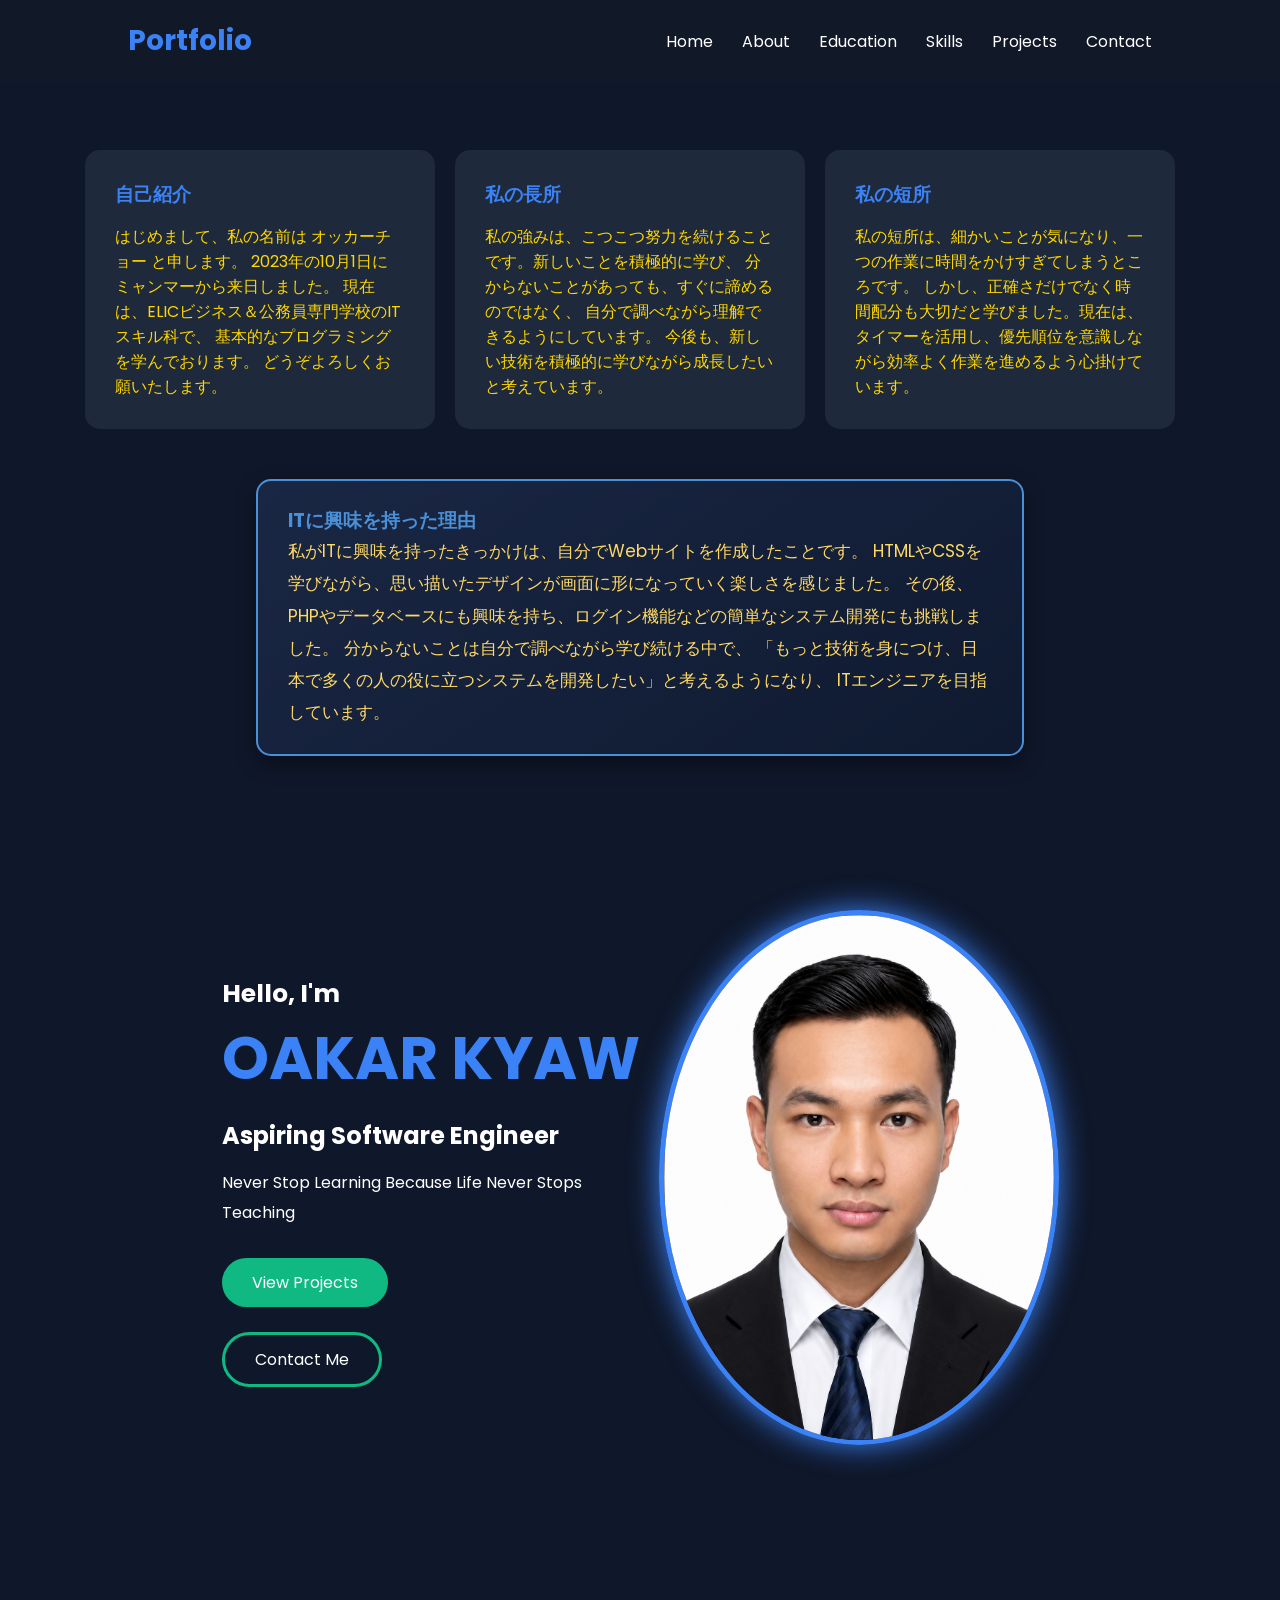
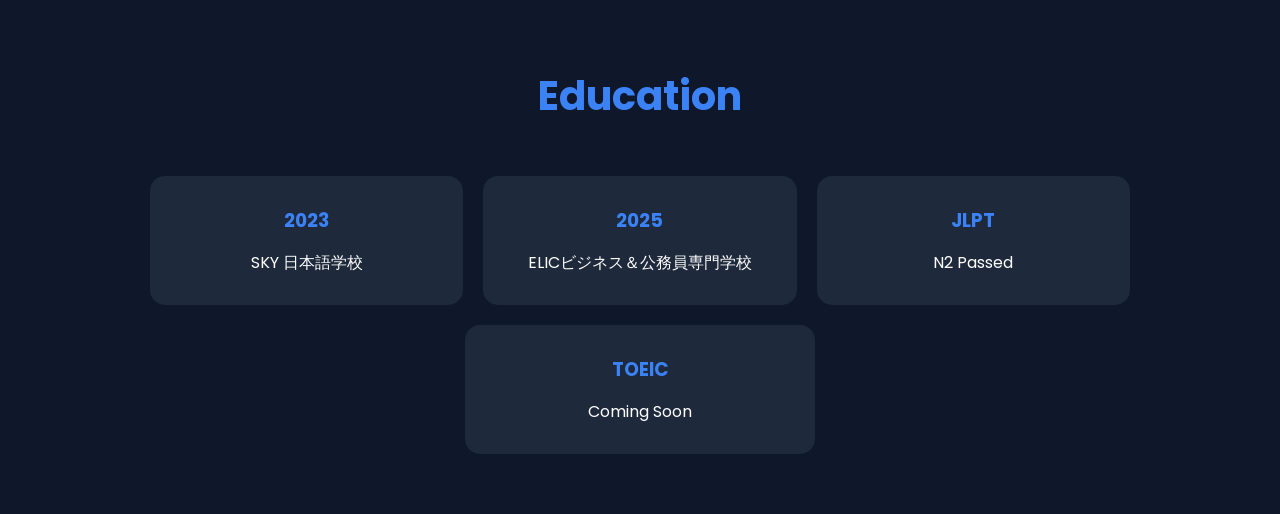
==== index.html @ b0ccd200 "Update Education link to point to mygrades.pdf" ====
﻿<!DOCTYPE html>
<html lang="en">
<head>
	<meta charset="UTF-8">
	<meta name="viewport" content="width=device-width, initial-scale=1.0">
	<title>OAKAR KYAW | Portfolio</title>
	<link rel="stylesheet" href="style.css">
	<link rel="preconnect" href="https://fonts.googleapis.com">
	<link href="https://fonts.googleapis.com/css2?family=Poppins:wght@300;500;700&display=swap" rel="stylesheet">
</head>
<body>

<header>
	<div class="logo">Portfolio</div>

	<nav>
		<a href="#home">Home</a>
		<a href="My_Pofiolio.pdf" target="_blank">About</a>
		<a href="mygrades.pdf" target="_blank">Education</a>
		<a href="#skills">Skills</a>
		<a href="#projects">Projects</a>
		<a href="#contact">Contact</a>
	</nav>
</header>

<br><br><br>
<br><br><br>

<div class="timeline">
	<div class="card">
		<h3>自己紹介</h3>
		<p style="color:gold;">
		はじめまして、私の名前は オッカーチョー と申します。
		2023年の10月1日に ミャンマーから来日しました。
		現在は、ELICビジネス＆公務員専門学校のITスキル科で、
		基本的なプログラミングを学んでおります。
		どうぞよろしくお願いたします。
		</p>
	</div>

	<div class="card">
		<h3>私の長所</h3>
		<p style="color:gold;">
		私の強みは、こつこつ努力を続けることです。新しいことを積極的に学び、
		分からないことがあっても、すぐに諦めるのではなく、
		自分で調べながら理解できるようにしています。
		今後も、新しい技術を積極的に学びながら成長したいと考えています。
		</p>
	</div>

	<div class="card">
	<h3>私の短所</h3>
	<p style="color:gold;">
	私の短所は、細かいことが気になり、一つの作業に時間をかけすぎてしまうところです。
	しかし、正確さだけでなく時間配分も大切だと学びました。現在は、
	タイマーを活用し、優先順位を意識しながら効率よく作業を進めるよう心掛けています。
	</p>
	</div>
<br>
<div style="clear: both;max-width: 60%; margin: 30px auto 0; background: linear-gradient(145deg, #1a2744, #0f1a30); border: 2px solid #4a90d9; border-radius: 15px; padding: 25px 30px; box-shadow: 0 8px 20px rgba(0,0,0,0.4);">
	<h3 style="color: #4a90d9; margin-top: 0;">ITに興味を持った理由</h3>
	<p style="color: #FFD966; font-size: 17px; line-height: 1.9; margin: 0;">
		私がITに興味を持ったきっかけは、自分でWebサイトを作成したことです。
		HTMLやCSSを学びながら、思い描いたデザインが画面に形になっていく楽しさを感じました。
		その後、PHPやデータベースにも興味を持ち、ログイン機能などの簡単なシステム開発にも挑戦しました。
		分からないことは自分で調べながら学び続ける中で、
		「もっと技術を身につけ、日本で多くの人の役に立つシステムを開発したい」と考えるようになり、
		ITエンジニアを目指しています。
	</p>
</style>
</div>

<style>
.timeline {
	display: flex;
	flex-wrap: wrap;
	gap: 20px;
	justify-content: center;
}
.card {
	flex: 1 1 300px;
	max-width: 350px;
}

</style>

<section id="home" class="hero">
	<div class="content">
		<h3>Hello, I'm</h3>

		<h1>OAKAR KYAW</h1>
		<h2>Aspiring Software Engineer</h2>

		<p>
			Never Stop Learning Because Life Never Stops Teaching
		</p>
			<a href="https://github.com/oakar25-sys?tab=repositories" class="btn" target="_blank">View Projects</a>
		<br><br>
		<a href="mailto:oakar1162@gmail.com" class="btn2">Contact Me</a>
	</div>

	<div class="image">
		<img src="profile.png" alt="profile">
	</div>

	<style>
		*{
			margin:0;
			padding:0;
			box-sizing:border-box;
			font-family:Poppins,sans-serif;
		}

		body{
			background:#0f172a;
			color:white;
		}

		header{
			display:flex;
			justify-content:space-between;
			align-items:center;
			padding:20px 10%;
			background:#111827;
			position:fixed;
			width:100%;
		}

		.logo{

			font-size:28px;
			color:#3b82f6;
			font-weight:bold;
		}

		nav a{
			color:white;
			text-decoration:none;
			margin-left:25px;
			transition:.3s;
		}

		nav a:hover{
			color:#3b82f6;
		}

		.hero{
			display:flex;
			justify-content:space-between;
			align-items:center;
			min-height:90vh;
			padding:120px 10%;
		}
		.content{
			width:50%;
		}
		.content h3{
			font-size:25px;
		}
		.content h1{
			font-size:60px;
			color:#3b82f6;
		}
		.content h2{
			margin:15px 0;
		}
		.content p{
			margin-bottom:30px;
			line-height:30px;
		}
		.btn{
			display:inline-block;
			background:#10b981;
			color:white;
			padding:12px 30px;
			border-radius:30px;
			text-decoration:none;
			margin-right:10px;
		}
		.btn2{
			display:inline-block;
			border:3px solid #10b981;
			color:white;
			padding:12px 30px;
			border-radius:30px;
			text-decoration:none;
		}
		.btn:hover{
			background:#2563eb;
		}
		.btn2:hover{
			background:#3b82f6;
		}
		.image img{
			width:400px;
			border-radius:50%;
			border:5px solid #3b82f6;
			box-shadow:0 0 30px #3b82f6;
		}
	</style>
</section>

<section id="education" class="education">

	<h2>Education</h2>

	<div class="timeline">

	<div class="card">
		<h3>2023</h3>
		<p>SKY 日本語学校</p>
	</div>

	<div class="card">
		<h3>2025</h3>
		<p>ELICビジネス＆公務員専門学校</p>
	</div>

	<div class="card">
		<h3>JLPT</h3>
		<p>N2 Passed</p>
	</div>

	<div class="card">
		<h3>TOEIC</h3>
	<p>Coming Soon</p>
		</div>

		</div>

	<style>
		.education{
			padding:60px 10%;
			text-align:center;
		}
		.education h2{
			color:#3b82f6;
			font-size:40px;
			margin-bottom:50px;
		}
		.timeline{
			display:flex;
			justify-content:center;
			flex-wrap:wrap;
			gap:20px;
		}
		.card{
			background:#1e293b;
			width:230px;
			padding:30px;
			border-radius:15px;
			transition:.4s;
		}
		.card:hover{
			transform:translateY(-10px);
			box-shadow:0 0 20px #3b82f6;
		}
		.card h3{
			color:#3b82f6;
			margin-bottom:15px;
		}
	</style>
</section>
</body>
</html>
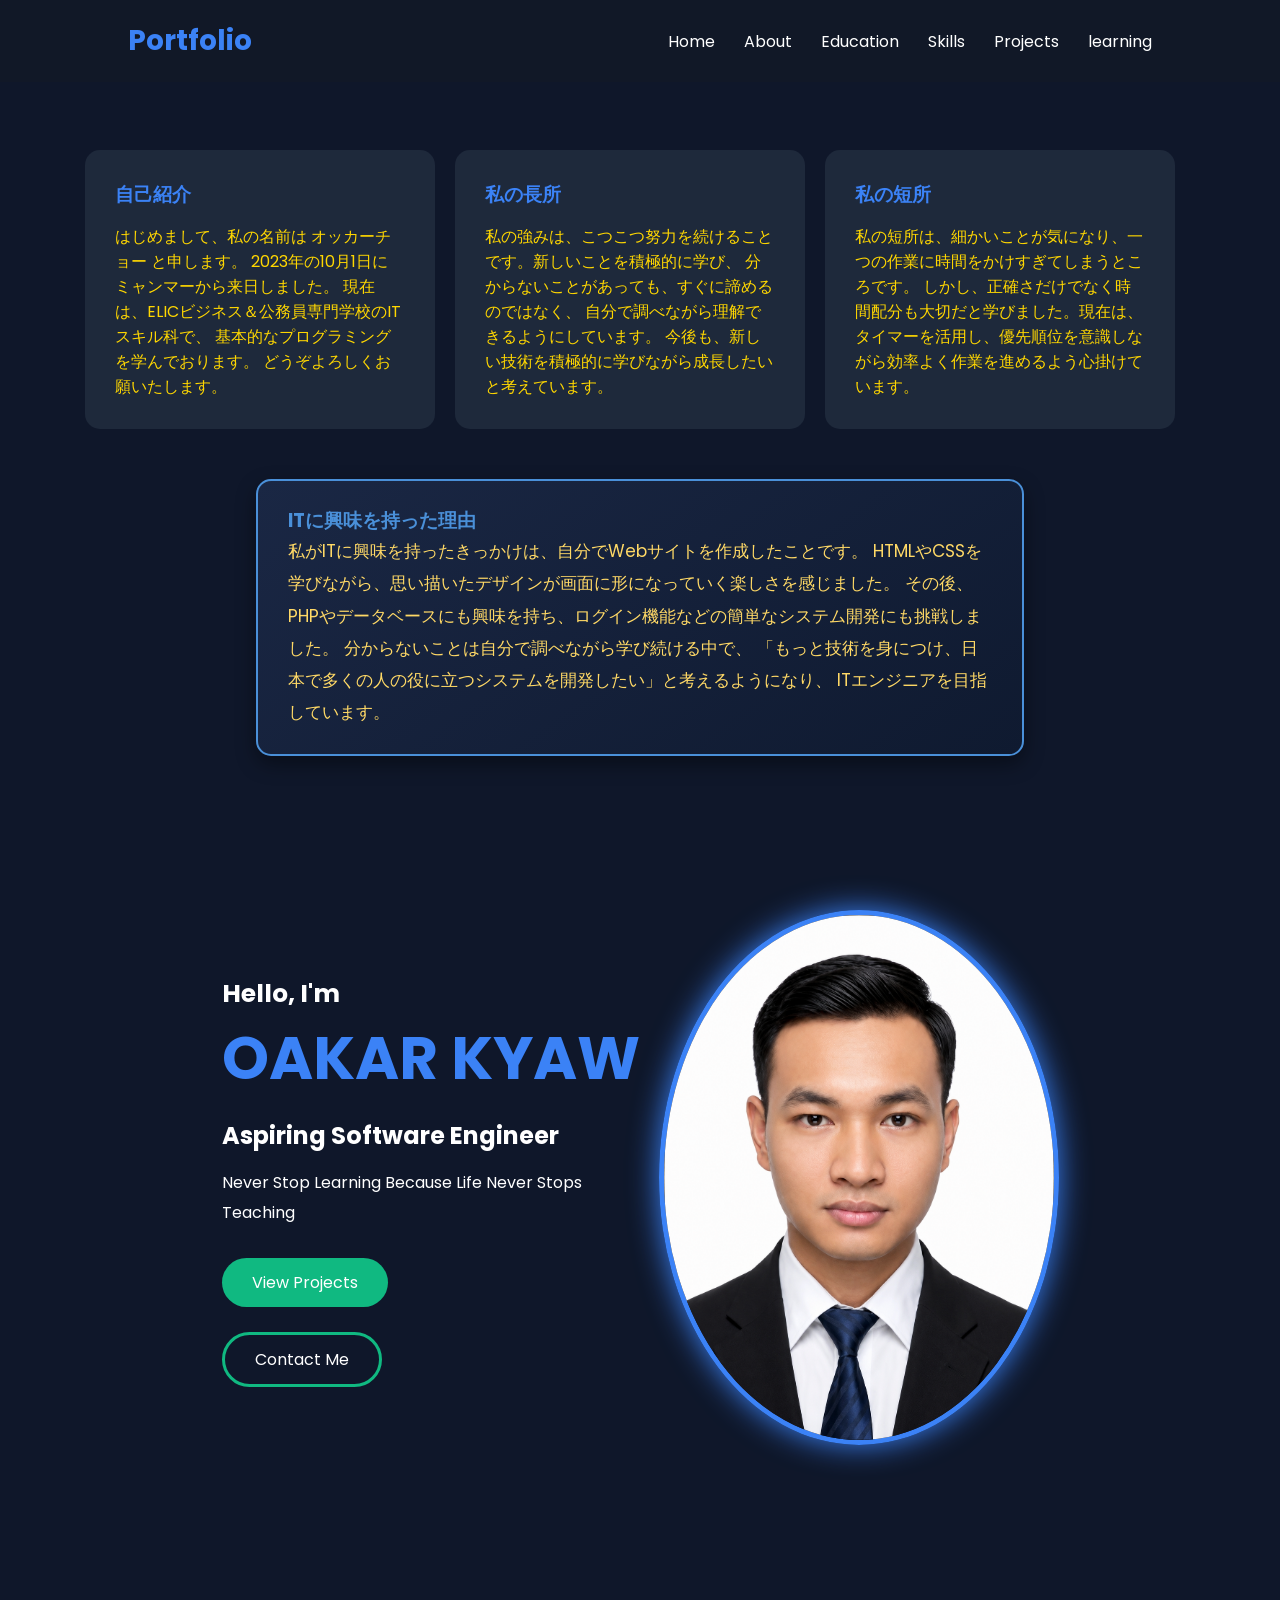
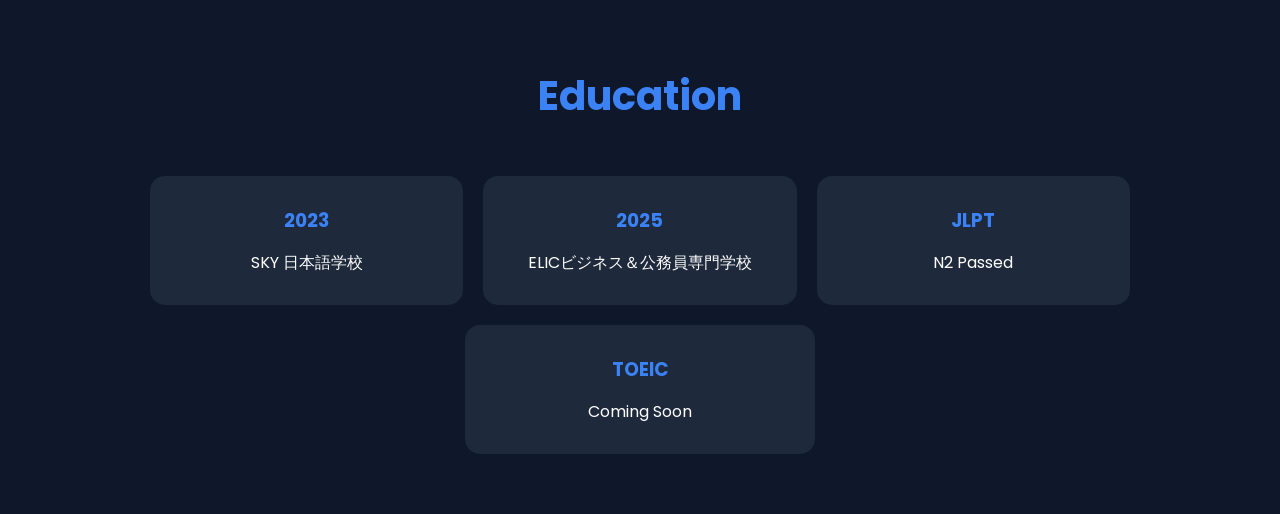
==== commit 5fceb45c: "Update Contact link to learning with target attribute" ====
--- a/index.html
+++ b/index.html
@@ -17,9 +17,9 @@
 		<a href="#home">Home</a>
 		<a href="My_Pofiolio.pdf" target="_blank">About</a>
 		<a href="mygrades.pdf" target="_blank">Education</a>
-		<a href="#skills">Skills</a>
+		<a href="https://github.com/oakar25-sys/php-loginsystem-practices/blob/main/mywebsite.php">Skills</a>
 		<a href="#projects">Projects</a>
-		<a href="#contact">Contact</a>
+		<a href="https://www.youtube.com/@MSquareProgramming target="_blank">learning</a>
 	</nav>
 </header>
 
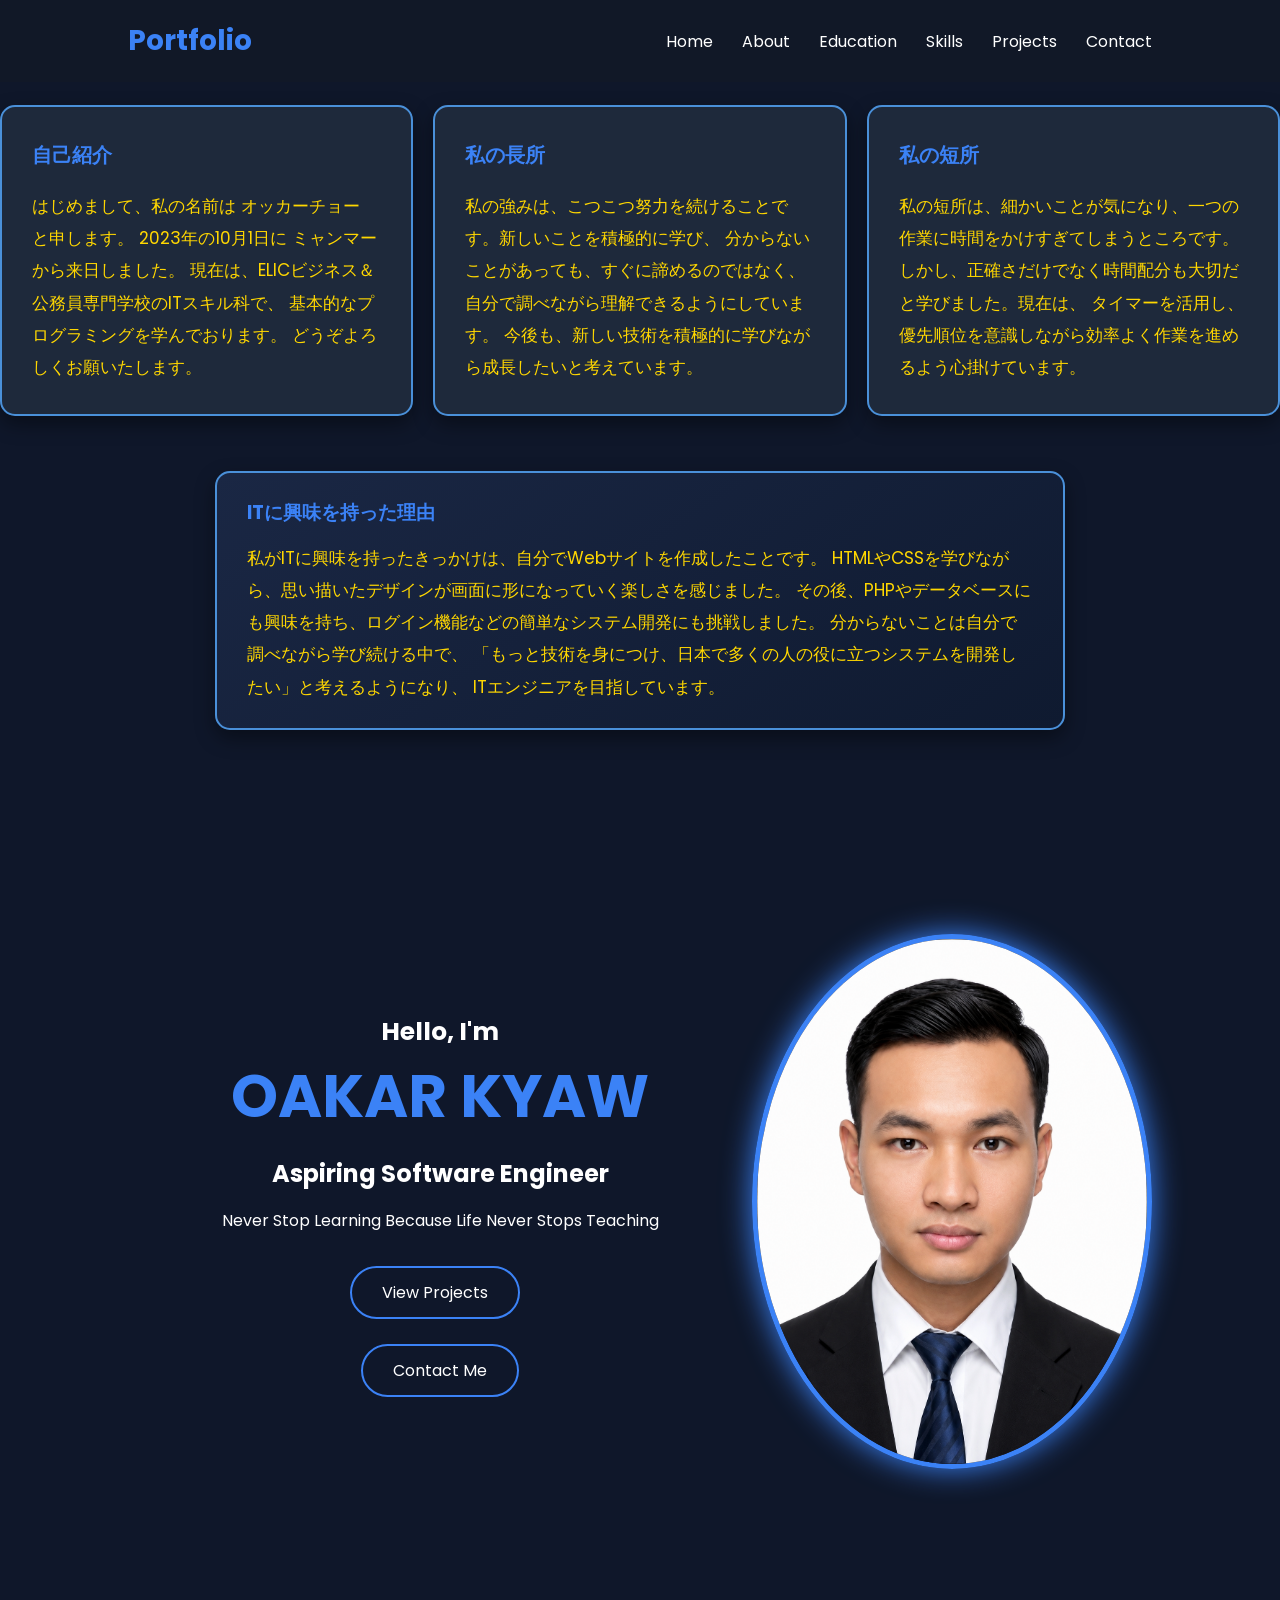
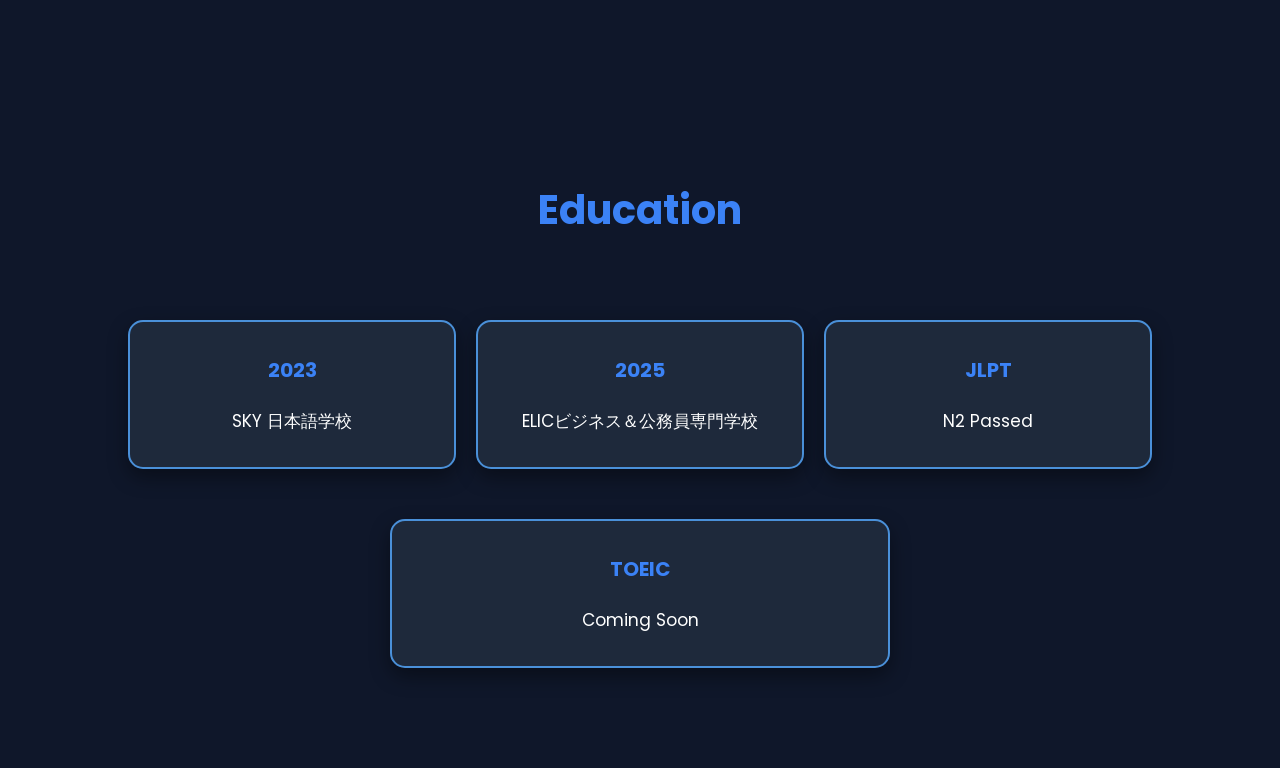
==== commit 11e91c88: "updatefilecss" ====
--- a/index.html
+++ b/index.html
@@ -19,11 +19,10 @@
 		<a href="mygrades.pdf" target="_blank">Education</a>
 		<a href="https://github.com/oakar25-sys/php-loginsystem-practices/blob/main/mywebsite.php">Skills</a>
 		<a href="#projects">Projects</a>
-		<a href="https://www.youtube.com/@MSquareProgramming target="_blank">learning</a>
+		<a href="#contact">Contact</a>
 	</nav>
 </header>
 
-<br><br><br>
 <br><br><br>
 
 <div class="timeline">
@@ -50,16 +49,19 @@
 
 	<div class="card">
 	<h3>私の短所</h3>
-	<p style="color:gold;">
-	私の短所は、細かいことが気になり、一つの作業に時間をかけすぎてしまうところです。
-	しかし、正確さだけでなく時間配分も大切だと学びました。現在は、
-	タイマーを活用し、優先順位を意識しながら効率よく作業を進めるよう心掛けています。
-	</p>
+		<p style="color:gold;">
+		私の短所は、細かいことが気になり、一つの作業に時間をかけすぎてしまうところです。
+		しかし、正確さだけでなく時間配分も大切だと学びました。現在は、
+		タイマーを活用し、優先順位を意識しながら効率よく作業を進めるよう心掛けています。
+		</p>
 	</div>
+</div>
+
 <br>
-<div style="clear: both;max-width: 60%; margin: 30px auto 0; background: linear-gradient(145deg, #1a2744, #0f1a30); border: 2px solid #4a90d9; border-radius: 15px; padding: 25px 30px; box-shadow: 0 8px 20px rgba(0,0,0,0.4);">
-	<h3 style="color: #4a90d9; margin-top: 0;">ITに興味を持った理由</h3>
-	<p style="color: #FFD966; font-size: 17px; line-height: 1.9; margin: 0;">
+
+<div class="info-box">
+	<h3 >ITに興味を持った理由</h3>
+		<p>
 		私がITに興味を持ったきっかけは、自分でWebサイトを作成したことです。
 		HTMLやCSSを学びながら、思い描いたデザインが画面に形になっていく楽しさを感じました。
 		その後、PHPやデータベースにも興味を持ち、ログイン機能などの簡単なシステム開発にも挑戦しました。
@@ -67,22 +69,9 @@
 		「もっと技術を身につけ、日本で多くの人の役に立つシステムを開発したい」と考えるようになり、
 		ITエンジニアを目指しています。
 	</p>
-</style>
 </div>
-
-<style>
-.timeline {
-	display: flex;
-	flex-wrap: wrap;
-	gap: 20px;
-	justify-content: center;
-}
-.card {
-	flex: 1 1 300px;
-	max-width: 350px;
-}
-
-</style>
+<br>
+<div style="clear: both;text-align:center; width:100%;">
 
 <section id="home" class="hero">
 	<div class="content">
@@ -102,164 +91,31 @@
 	<div class="image">
 		<img src="profile.png" alt="profile">
 	</div>
-
-	<style>
-		*{
-			margin:0;
-			padding:0;
-			box-sizing:border-box;
-			font-family:Poppins,sans-serif;
-		}
-
-		body{
-			background:#0f172a;
-			color:white;
-		}
-
-		header{
-			display:flex;
-			justify-content:space-between;
-			align-items:center;
-			padding:20px 10%;
-			background:#111827;
-			position:fixed;
-			width:100%;
-		}
-
-		.logo{
-
-			font-size:28px;
-			color:#3b82f6;
-			font-weight:bold;
-		}
-
-		nav a{
-			color:white;
-			text-decoration:none;
-			margin-left:25px;
-			transition:.3s;
-		}
-
-		nav a:hover{
-			color:#3b82f6;
-		}
-
-		.hero{
-			display:flex;
-			justify-content:space-between;
-			align-items:center;
-			min-height:90vh;
-			padding:120px 10%;
-		}
-		.content{
-			width:50%;
-		}
-		.content h3{
-			font-size:25px;
-		}
-		.content h1{
-			font-size:60px;
-			color:#3b82f6;
-		}
-		.content h2{
-			margin:15px 0;
-		}
-		.content p{
-			margin-bottom:30px;
-			line-height:30px;
-		}
-		.btn{
-			display:inline-block;
-			background:#10b981;
-			color:white;
-			padding:12px 30px;
-			border-radius:30px;
-			text-decoration:none;
-			margin-right:10px;
-		}
-		.btn2{
-			display:inline-block;
-			border:3px solid #10b981;
-			color:white;
-			padding:12px 30px;
-			border-radius:30px;
-			text-decoration:none;
-		}
-		.btn:hover{
-			background:#2563eb;
-		}
-		.btn2:hover{
-			background:#3b82f6;
-		}
-		.image img{
-			width:400px;
-			border-radius:50%;
-			border:5px solid #3b82f6;
-			box-shadow:0 0 30px #3b82f6;
-		}
-	</style>
 </section>
+</div>
+<br>
 
 <section id="education" class="education">
-
 	<h2>Education</h2>
-
 	<div class="timeline">
-
-	<div class="card">
-		<h3>2023</h3>
-		<p>SKY 日本語学校</p>
-	</div>
-
-	<div class="card">
-		<h3>2025</h3>
-		<p>ELICビジネス＆公務員専門学校</p>
-	</div>
-
-	<div class="card">
-		<h3>JLPT</h3>
-		<p>N2 Passed</p>
-	</div>
-
-	<div class="card">
-		<h3>TOEIC</h3>
-	<p>Coming Soon</p>
+		<div class="card">
+			<h3>2023</h3>
+			<p>SKY 日本語学校</p>
 		</div>
 
+		<div class="card">
+			<h3>2025</h3>
+			<p>ELICビジネス＆公務員専門学校</p>
 		</div>
 
-	<style>
-		.education{
-			padding:60px 10%;
-			text-align:center;
-		}
-		.education h2{
-			color:#3b82f6;
-			font-size:40px;
-			margin-bottom:50px;
-		}
-		.timeline{
-			display:flex;
-			justify-content:center;
-			flex-wrap:wrap;
-			gap:20px;
-		}
-		.card{
-			background:#1e293b;
-			width:230px;
-			padding:30px;
-			border-radius:15px;
-			transition:.4s;
-		}
-		.card:hover{
-			transform:translateY(-10px);
-			box-shadow:0 0 20px #3b82f6;
-		}
-		.card h3{
-			color:#3b82f6;
-			margin-bottom:15px;
-		}
-	</style>
+		<div class="card">
+			<h3>JLPT</h3>
+			<p>N2 Passed</p>
+		</div>
+
+		<div class="card">
+			<h3>TOEIC</h3>
+		<p>Coming Soon</p>
 </section>
 </body>
 </html>
--- a/style.css
+++ b/style.css
@@ -0,0 +1,183 @@
+.card {
+	#FFD966; font-size: 17px; line-height: 1.9;
+	flex: 1 1 300px;
+	max-width: 500px;
+	background: linear-gradient(145deg, #1a2744, #0f1a30);
+	border: 2px solid #4a90d9;
+	border-radius: 15px;
+	padding: 25px 30px;
+	box-shadow: 0 8px 20px rgba(0,0,0,0.4);
+	margin: 30px auto 0;
+
+}
+.info-box h3{
+	color:#3b82f6;
+	margin-bottom:15px;
+}
+
+.info-box p{
+	color: gold;
+	#FFD966; font-size: 17px; line-height: 1.9; margin: 0;
+}
+.info-box:hover{
+	transform:translateY(-10px);
+	box-shadow:0 0 20px #3b82f6;
+}
+.info-box{	
+	background: linear-gradient(145deg, #1a2744, #0f1a30);
+	border: 2px solid #4a90d9;
+	border-radius: 15px;
+	padding: 25px 30px;
+	box-shadow: 0 8px 20px rgba(0,0,0,0.4);
+	max-width: 850px;
+	margin: 30px auto 0;
+}
+
+
+*{
+	margin:0;
+	padding:0;
+	box-sizing:border-box;
+	font-family:Poppins,sans-serif;
+}
+	
+.body{
+	background:#0f172a;
+	color:white;
+}
+
+*{
+	margin:0;
+	padding:0;
+	box-sizing:border-box;
+	font-family:Poppins,sans-serif;
+	}
+
+	body{
+		background:#0f172a;
+		color:white;
+	}
+
+	header{
+		display:flex;
+		justify-content:space-between;
+		align-items:center;
+		padding:20px 10%;
+		background:#111827;
+		position:fixed;
+		width:100%;
+}
+
+.logo{
+	font-size:28px;
+	color:#3b82f6;
+	font-weight:bold;
+}
+
+nav a{
+	color:white;
+	text-decoration:none;
+	margin-left:25px;
+	transition:.3s;
+}
+
+nav a:hover{
+	color:#3b82f6;
+}
+
+.hero{
+	display:flex;
+	justify-content:space-between;
+	align-items:center;
+	min-height:100vh;
+	padding:120px 10%;
+}
+.content{
+	width:80%;
+}
+	.content h3{
+	font-size:25px;
+}
+.content h1{
+	font-size:60px;
+	color:#3b82f6;
+}
+.content h2{
+	margin:15px 0;
+}
+.content p{
+	margin-bottom:30px;
+	line-height:30px;
+}
+.btn{
+	display:inline-block;
+	border:2px solid #3b82f6;
+	color:white;
+	padding:12px 30px;
+	border-radius:30px;
+	text-decoration:none;
+	margin-right:10px;
+}
+.btn2{
+	display:inline-block;
+	border:2px solid #3b82f6;
+	color:white;
+	padding:12px 30px;
+	border-radius:30px;
+	text-decoration:none;
+}
+.btn:hover{
+	background:#3b82f6;
+}
+
+.btn2:hover{
+	background:#3b82f6;
+}
+.image img{
+	width:400px;
+	border-radius:50%;
+	border:5px solid #3b82f6;
+	box-shadow:0 0 30px #3b82f6;
+}
+
+.education{
+	padding:100px 10%;
+	text-align:center;
+}
+.education h2{
+	color:#3b82f6;
+	font-size:40px;
+	margin-bottom:50px;
+}
+.timeline{
+	display:flex;
+	flex-direction:row;
+	justify-content: center;
+	align-items: center;
+	flex-wrap:wrap;
+	gap:20px;
+}
+.card{
+	background:#1e293b;
+	width:230px;
+	padding:30px;
+	border-radius:15px;
+	transition:.4s;
+
+}
+.card:hover{
+	transform:translateY(-10px);
+	box-shadow:0 0 20px #3b82f6;
+}
+
+.card h3{
+	color:#3b82f6;
+	margin-bottom:15px;
+}
+.timeline {
+	display: flex;
+	flex-wrap: wrap;
+	gap: 20px;
+	justify-content: center;
+}
+
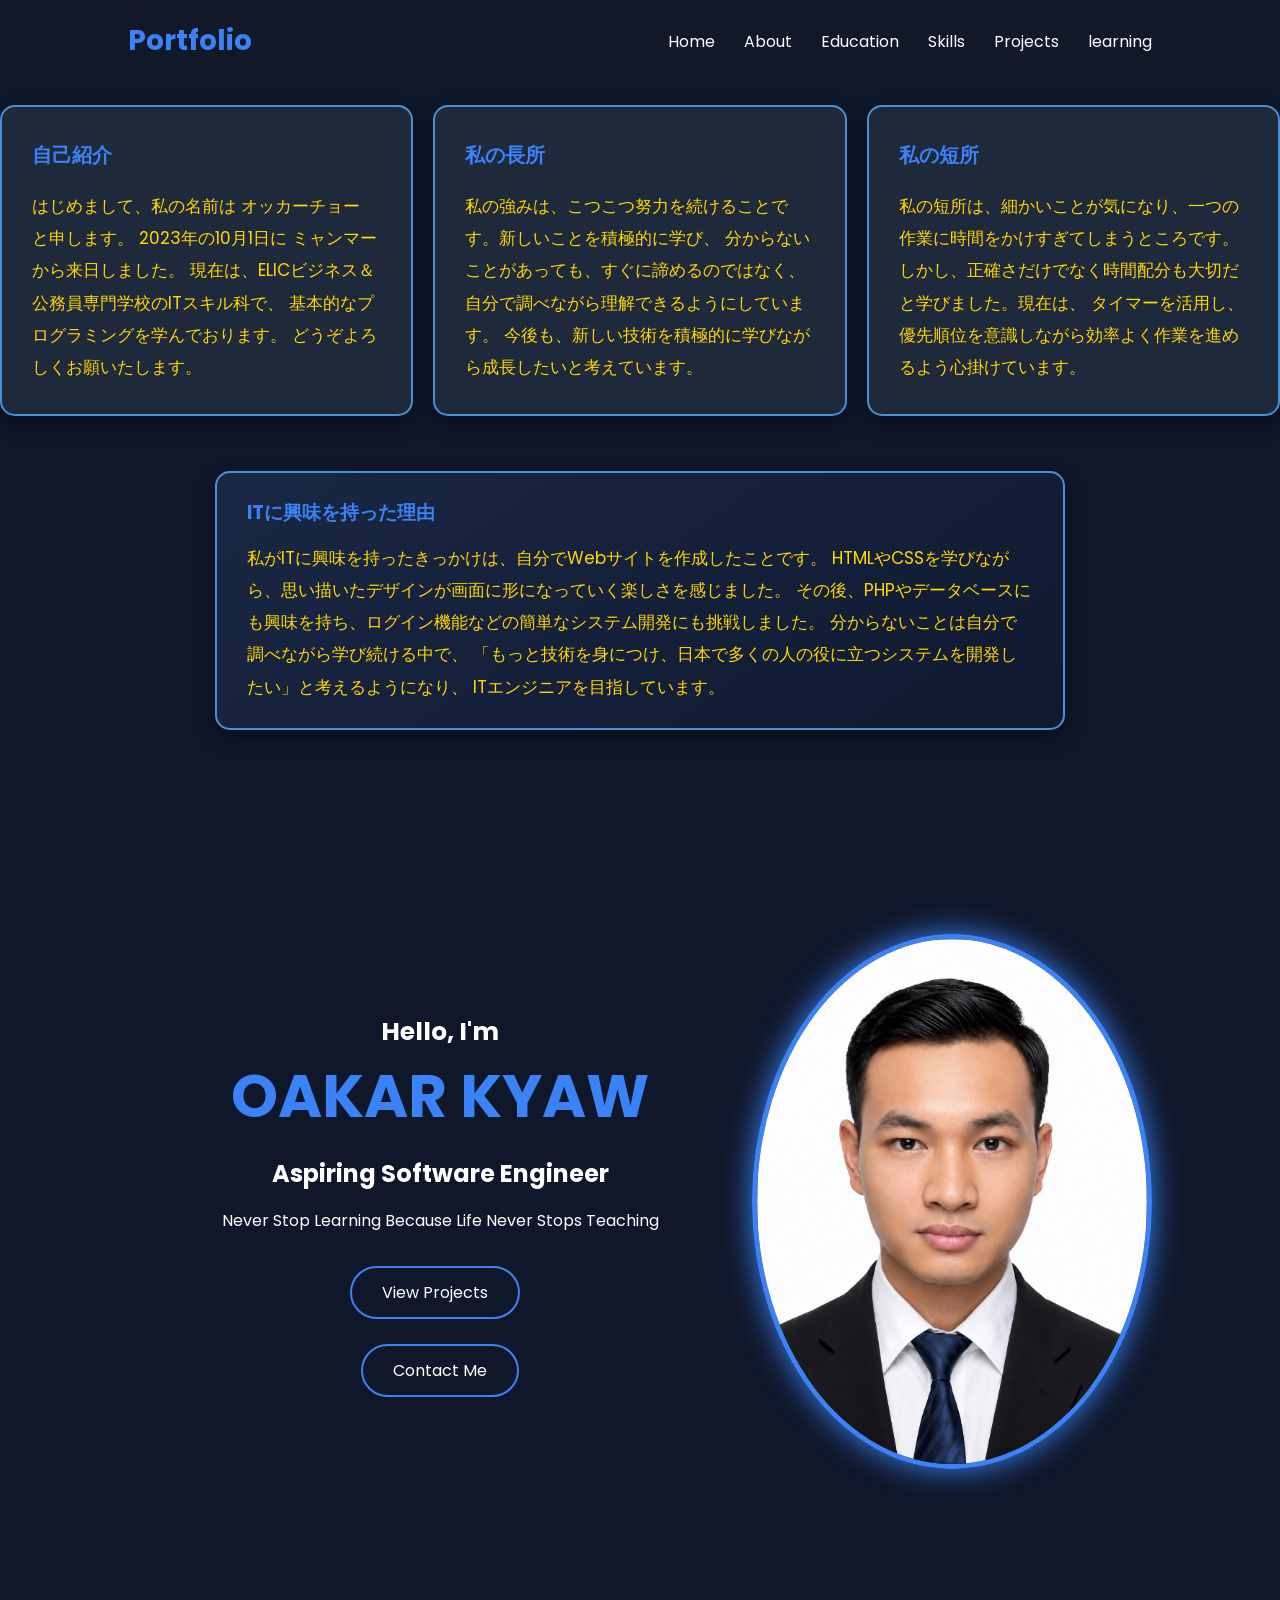
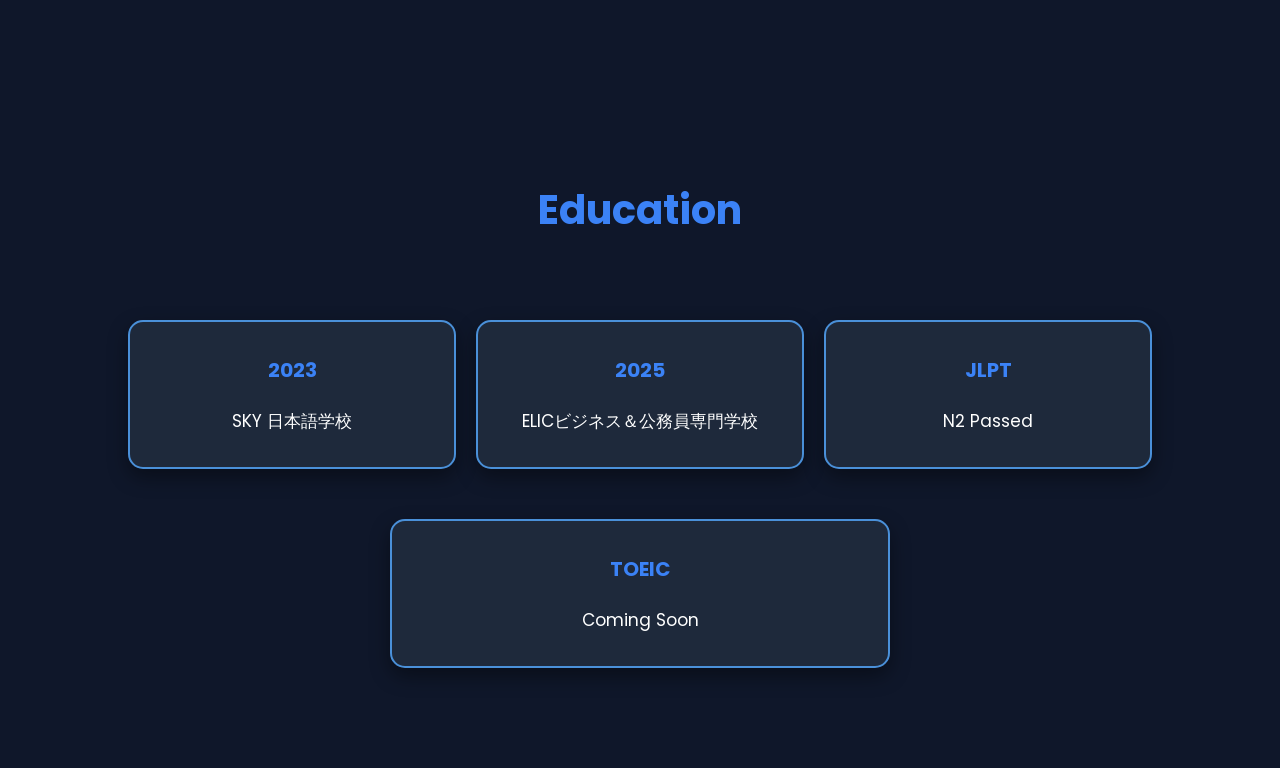
==== commit 7b20ec05: "Merge branch 'main' of https://github.com/oakar25-sys/myportfolio-website" ====
--- a/index.html
+++ b/index.html
@@ -19,7 +19,7 @@
 		<a href="mygrades.pdf" target="_blank">Education</a>
 		<a href="https://github.com/oakar25-sys/php-loginsystem-practices/blob/main/mywebsite.php">Skills</a>
 		<a href="#projects">Projects</a>
-		<a href="#contact">Contact</a>
+		<a href="https://www.youtube.com/@MSquareProgramming" target="_blank">learning</a>
 	</nav>
 </header>
 
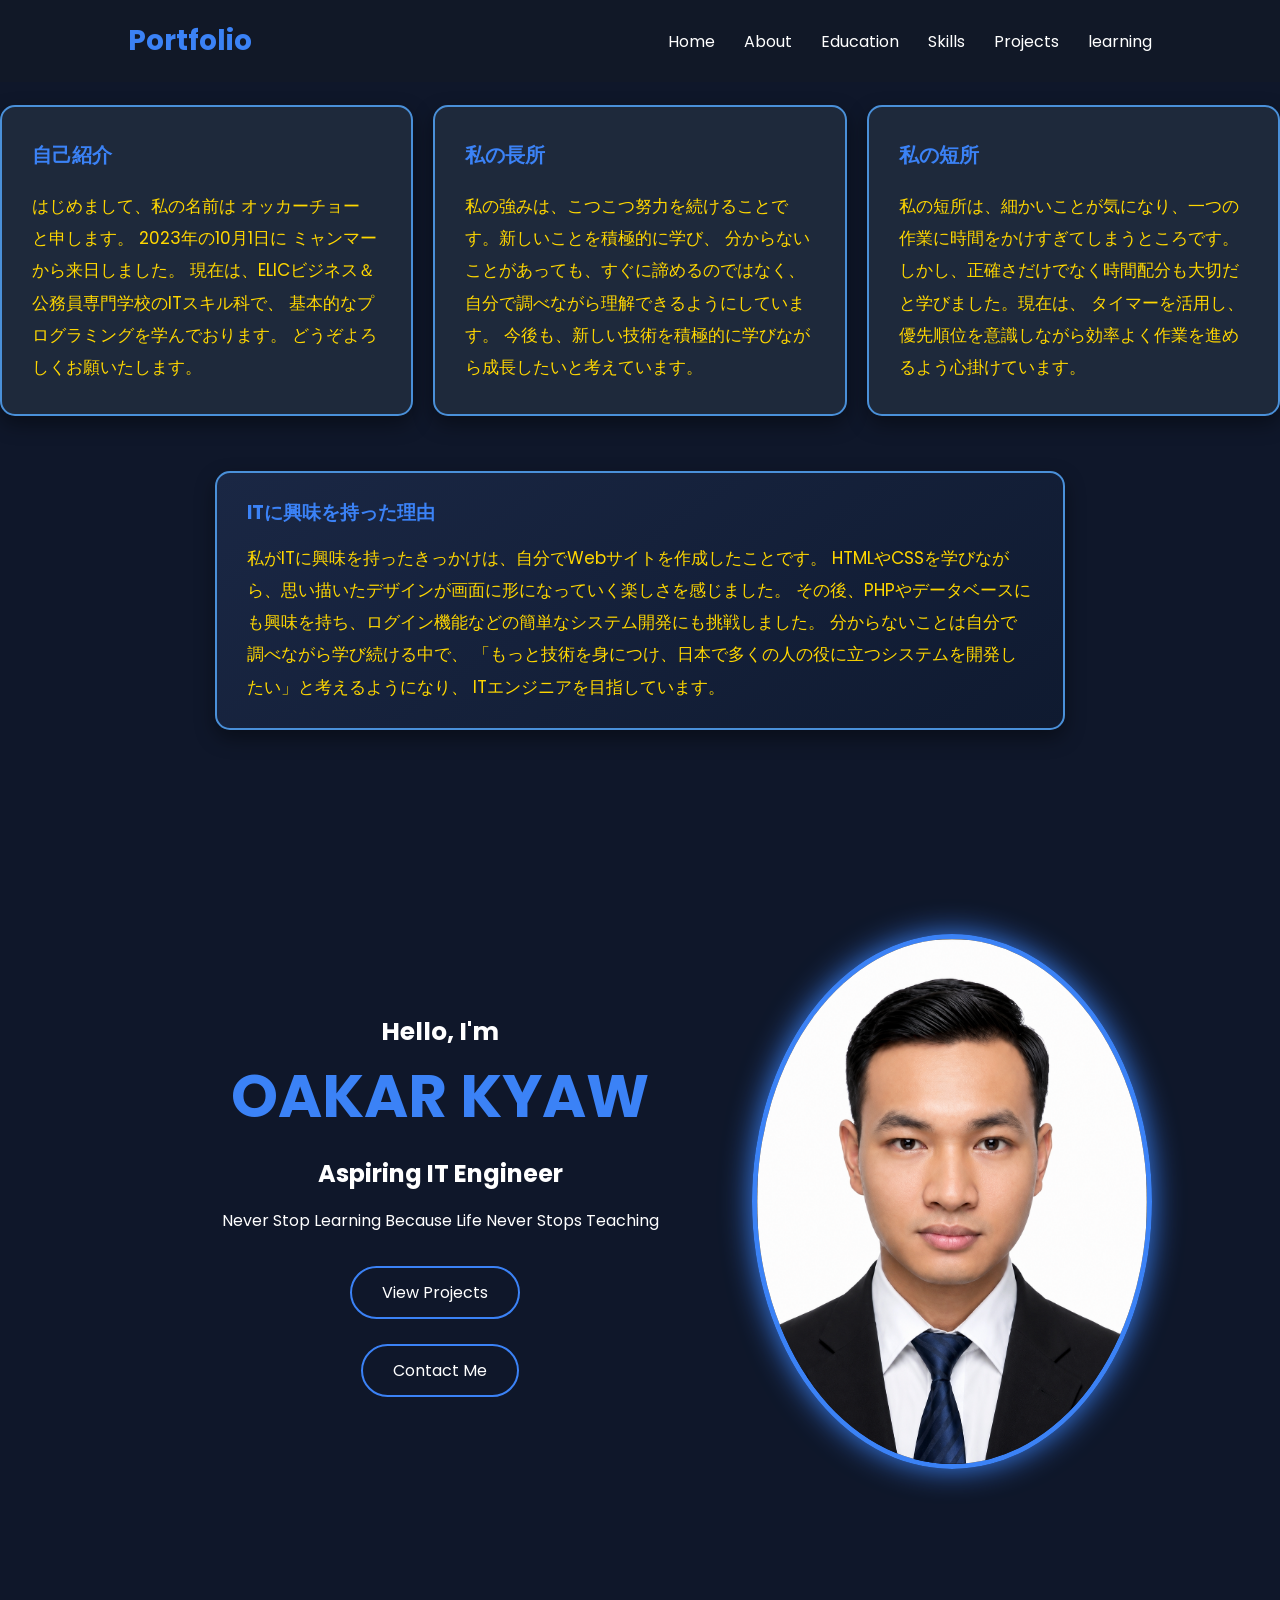
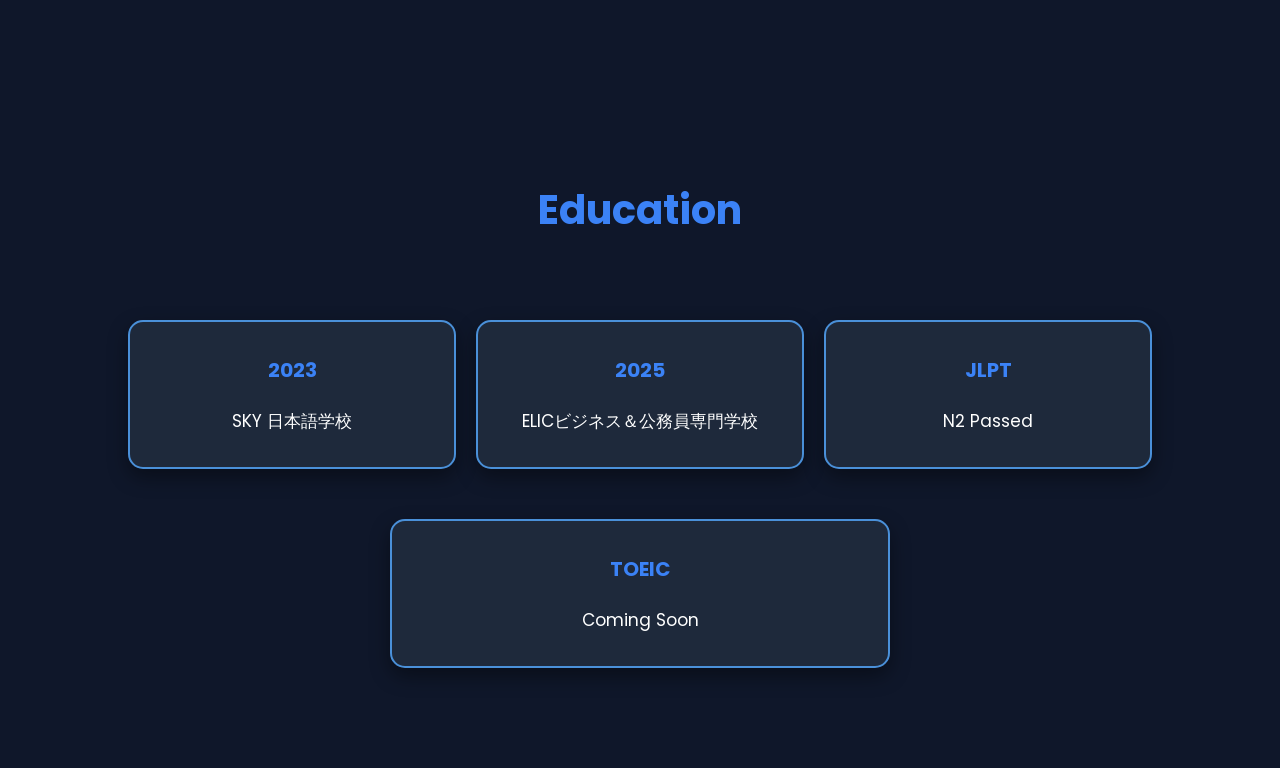
==== commit 318d2746: "Change title from 'Software Engineer' to 'IT Engineer'" ====
--- a/index.html
+++ b/index.html
@@ -78,7 +78,7 @@
 		<h3>Hello, I'm</h3>
 
 		<h1>OAKAR KYAW</h1>
-		<h2>Aspiring Software Engineer</h2>
+		<h2>Aspiring IT Engineer</h2>
 
 		<p>
 			Never Stop Learning Because Life Never Stops Teaching
